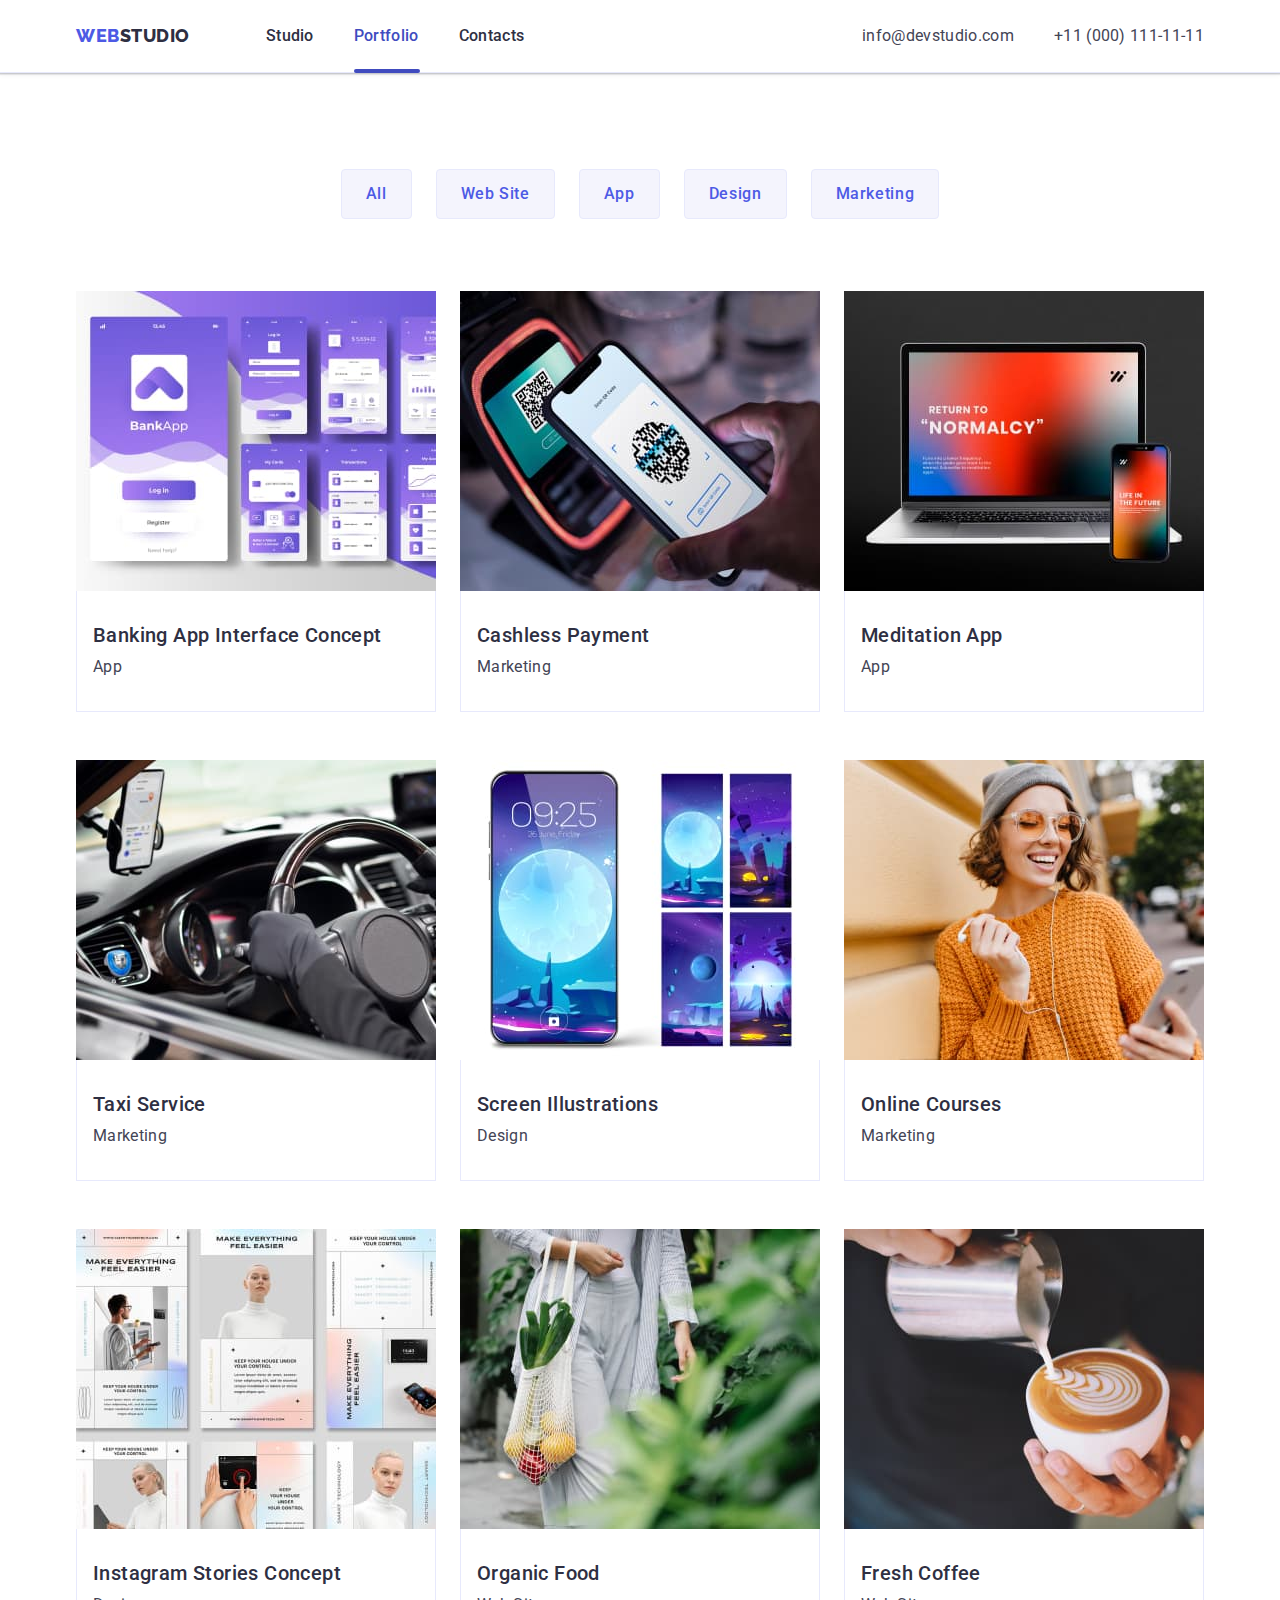
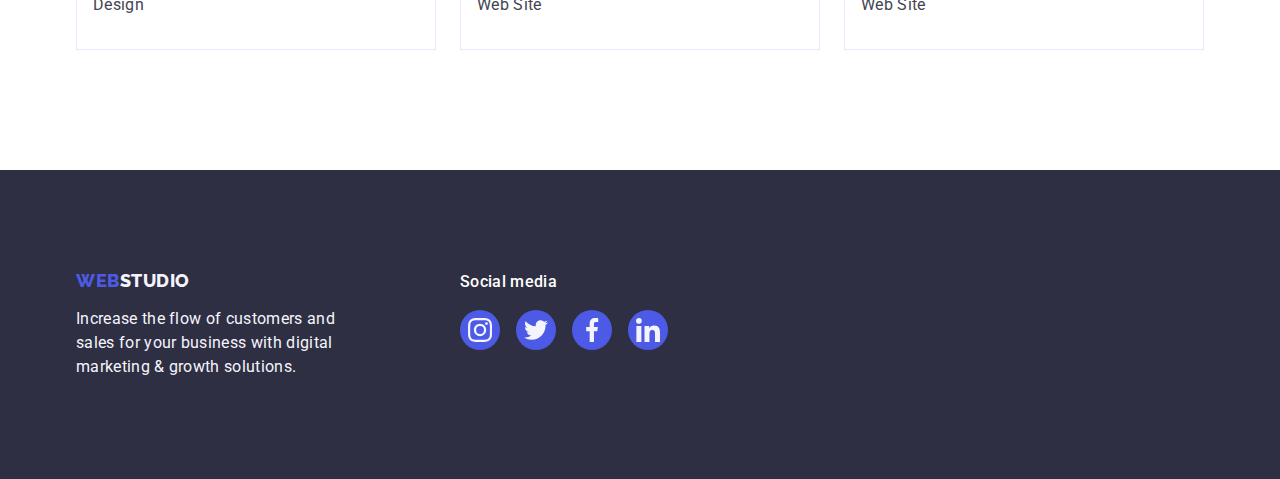
==== portfolio.html @ 17b4516b "commit 1" ====
<!DOCTYPE html>
<html lang="en">
  <head>
    <meta charset="UTF-8"/>
    <meta name="viewport" content="width=device-width, initial-scale=1.0"/>
    <link
      rel="stylesheet"
      href="https://cdn.jsdelivr.net/npm/modern-normalize@2.0.0/modern-normalize.min.css"
    />
    <link rel="stylesheet" href="./css/style.css" type="text/css"/>
    <link rel="preconnect" href="https://fonts.googleapis.com"/>
    <link rel="preconnect" href="https://fonts.gstatic.com" crossorigin/>
    <link
      href="https://fonts.googleapis.com/css2?family=Raleway:wght@800&family=Roboto:wght@400;500;700;900&display=swap"
      rel="stylesheet"
    />

    <title>WEBSTUDIO</title>
  </head>
  <body>
    <header class="header">
      <div class="container">
        <nav class="header-navigation">
          <a href="./index.html" class="logo link"
            >Web<span class="logo-studio">Studio</span></a
          >

          <ul class="list navigation">
            <li><a href="./index.html" class="menu link">Studio</a></li>
            <li><a href="./portfolio.html" class="special-first menu link">Portfolio</a></li>
            <li><a href="" class="menu link">Contacts</a></li>
          </ul>
        </nav>

        <address class="address-section">
          <ul class="list navigation">
            <li>
              <a href="mailto:info@devstudio.com" class="contacts-link link"
                >info@devstudio.com</a
              >
            </li>
            <li>
              <a href="tel:+110001111111" class="contacts-link link"
                >+11 (000) 111-11-11</a
              >
            </li>
          </ul>
        </address>
      </div>
    </header>

    <main>
      <!-- navigation -->

      <section class="section-btn-nav">
        <div class="container">
          <h1 class="visually-hidden">Navigation</h1>
          <ul class="btn-list">
            <li><button type="button" class="btn-nav">All</button></li>
            <li><button type="button" class="btn-nav">Web Site</button></li>
            <li><button type="button" class="btn-nav">App</button></li>
            <li><button type="button" class="btn-nav">Design</button></li>
            <li><button type="button" class="btn-nav">Marketing</button></li>
          </ul>

          <ul class="card-list">
            <li class="card-item">
              <a
                class="navigation-link link"
                href=""
                target="_blank"
                rel="noopener noreferrer"
              >
                <div class="card-img-container">
                  <img
                    src="./images/project-card-1.jpg"
                    alt="Banking App"
                    width="360"
                  />
                  <p class="card-text">
                    14 Stylish and User-Friendly App Design Concepts · Task
                    Manager App · Calorie Tracker App · Exotic Fruit Ecommerce
                    App · Cloud Storage App
                  </p>
                </div>
                <div class="card-container">
                  <h2 class="gallery-title">Banking App Interface Concept</h2>
                  <p class="gallery-text">App</p>
                </div>
              </a>
            </li>

            <li class="card-item">
              <a
                class="navigation-link link"
                href=""
                target="_blank"
                rel="noopener noreferrer"
              >
                <div class="card-img-container">
                  <img
                    src="./images/project-card-2.jpg"
                    alt="Cashless Payment"
                    width="360"
                  />
                  <p class="card-text">
                    14 Stylish and User-Friendly App Design Concepts · Task
                    Manager App · Calorie Tracker App · Exotic Fruit Ecommerce
                    App · Cloud Storage App
                  </p>
                </div>
                <div class="card-container">
                  <h2 class="gallery-title">Cashless Payment</h2>
                  <p class="gallery-text">Marketing</p>
                </div>
              </a>
            </li>

            <li class="card-item">
              <a
                class="navigation-link link"
                href=""
                target="_blank"
                rel="noopener noreferrer"
              >
                <div class="card-img-container">
                  <img
                    src="./images/project-card-3.jpg"
                    alt="Meditation App"
                    width="360"
                  />
                  <p class="card-text">
                    14 Stylish and User-Friendly App Design Concepts · Task
                    Manager App · Calorie Tracker App · Exotic Fruit Ecommerce
                    App · Cloud Storage App
                  </p>
                </div>
                <div class="card-container">
                  <h2 class="gallery-title">Meditation App</h2>
                  <p class="gallery-text">App</p>
                </div>
              </a>
            </li>

            <li class="card-item">
              <a
                class="navigation-link link"
                href=""
                target="_blank"
                rel="noopener noreferrer"
              >
                <div class="card-img-container">
                  <img
                    src="./images/project-card-4.jpg"
                    alt="Taxi Service"
                    width="360"
                  />
                  <p class="card-text">
                    14 Stylish and User-Friendly App Design Concepts · Task
                    Manager App · Calorie Tracker App · Exotic Fruit Ecommerce
                    App · Cloud Storage App
                  </p>
                </div>
                <div class="card-container">
                  <h2 class="gallery-title">Taxi Service</h2>
                  <p class="gallery-text">Marketing</p>
                </div>
              </a>
            </li>

            <li class="card-item">
              <a
                class="navigation-link link"
                href=""
                target="_blank"
                rel="noopener noreferrer"
              >
                <div class="card-img-container">
                  <img
                    src="./images/project-card-5.jpg"
                    alt="Screen Illustrations"
                    width="360"
                  />
                  <p class="card-text">
                    14 Stylish and User-Friendly App Design Concepts · Task
                    Manager App · Calorie Tracker App · Exotic Fruit Ecommerce
                    App · Cloud Storage App
                  </p>
                </div>
                <div class="card-container">
                  <h2 class="gallery-title">Screen Illustrations</h2>
                  <p class="gallery-text">Design</p>
                </div>
              </a>
            </li>

            <li class="card-item">
              <a
                class="navigation-link link"
                href=""
                target="_blank"
                rel="noopener noreferrer"
              >
                <div class="card-img-container">
                  <img
                    src="./images/project-card-6.jpg"
                    alt="Girl with a smartphone"
                    width="360"
                  />
                  <p class="card-text">
                    14 Stylish and User-Friendly App Design Concepts · Task
                    Manager App · Calorie Tracker App · Exotic Fruit Ecommerce
                    App · Cloud Storage App
                  </p>
                </div>
                <div class="card-container">
                  <h2 class="gallery-title">Online Courses</h2>
                  <p class="gallery-text">Marketing</p>
                </div>
              </a>
            </li>

            <li class="card-item">
              <a
                class="navigation-link link"
                href=""
                target="_blank"
                rel="noopener noreferrer"
              >
                <div class="card-img-container">
                  <img
                    src="./images/project-card-7.jpg"
                    alt="Instagram Stories Concept"
                    width="360"
                  />
                  <p class="card-text">
                    14 Stylish and User-Friendly App Design Concepts · Task
                    Manager App · Calorie Tracker App · Exotic Fruit Ecommerce
                    App · Cloud Storage App
                  </p>
                </div>
                <div class="card-container">
                  <h2 class="gallery-title">Instagram Stories Concept</h2>
                  <p class="gallery-text">Design</p>
                </div>
              </a>
            </li>

            <li class="card-item">
              <a
                class="navigation-link link"
                href=""
                target="_blank"
                rel="noopener noreferrer"
              >
                <div class="card-img-container">
                  <img
                    src="./images/project-card-8.jpg"
                    alt="Organic Food"
                    width="360"
                  />
                  <p class="card-text">
                    14 Stylish and User-Friendly App Design Concepts · Task
                    Manager App · Calorie Tracker App · Exotic Fruit Ecommerce
                    App · Cloud Storage App
                  </p>
                </div>
                <div class="card-container">
                  <h2 class="gallery-title">Organic Food</h2>
                  <p class="gallery-text">Web Site</p>
                </div>
              </a>
            </li>

            <li class="card-item">
              <a
                class="navigation-link link"
                href=""
                target="_blank"
                rel="noopener noreferrer"
              >
                <div class="card-img-container">
                  <img
                    src="./images/project-card-9.jpg"
                    alt="Fresh Coffee"
                    width="360"
                  />
                  <p class="card-text">
                    14 Stylish and User-Friendly App Design Concepts · Task
                    Manager App · Calorie Tracker App · Exotic Fruit Ecommerce
                    App · Cloud Storage App
                  </p>
                </div>
                <div class="card-container">
                  <h2 class="gallery-title">Fresh Coffee</h2>
                  <p class="gallery-text">Web Site</p>
                </div>
              </a>
            </li>
          </ul>
        </div>
      </section>
    </main>

    <!-- footer -->

    <footer class="section-footer">
      <div class="footer-container container">
        <div class="footer-logo-wrapper">
          <a href="./index.html" class="logo-web link"
            >Web<span class="logo-studio-white">Studio</span></a
          >
          <p class="footer-text">
            Increase the flow of customers and sales for your business with
            digital marketing & growth solutions.
          </p>
        </div>

        <!-- Socials media -->

        <div class="footer-socials-wrapper">
          <p class="footer-socials-text">Social media</p>

          <ul class="footer-socials-list">
            <li class="footer-socials-item">
              <a
                class="footer-socials-link link-first"
                href=""
                target="_blank"
                rel="noopener noreferrer"
              >
                <svg class="footer-socials-icon" width="24" height="24">
                  <use href="./images/icons.svg#icon-instagram2"></use>
                </svg>
              </a>
            </li>
            <li class="footer-socials-item">
              <a
                class="footer-socials-link link-first"
                href=""
                target="_blank"
                rel="noopener noreferrer"
              >
                <svg class="footer-socials-icon" width="24" height="24">
                  <use href="./images/icons.svg#icon-twitter1"></use>
                </svg>
              </a>
            </li>
            <li class="footer-socials-item">
              <a
                class="footer-socials-link link-first"
                href=""
                target="_blank"
                rel="noopener noreferrer"
              >
                <svg class="footer-socials-icon" width="24" height="24">
                  <use href="./images/icons.svg#icon-facebook1"></use>
                </svg>
              </a>
            </li>
            <li class="footer-socials-item">
              <a
                class="footer-socials-link link-first"
                href=""
                target="_blank"
                rel="noopener noreferrer"
              >
                <svg class="footer-socials-icon" width="24" height="24">
                  <use href="./images/icons.svg#icon-linkedin1"></use>
                </svg>
              </a>
            </li>
          </ul>
        </div>
      </div>
    </footer>
  </body>
</html>
---- css/style.css ----
:root {
  --primary-bg-color: #ffffff;
  --secondary-bg-color: #2e2f42;
  --color-main-text: #2e2f42;
  --color-secondary-text: #434455;
  --accent: #4d5ae5;
  --accent-pressed-state: #404bbf;
  --color-bg-team: #f4f4fd;
}

.link-secondary {
  color: var(--color-secondary-text);
}

body {
  font-family: "Roboto", sans-serif;
  color: var(--color-secondary-text);
  font-size: 16px;
  font-weight: 400;
  line-height: 1.5;
  letter-spacing: 0.32px;
  background-color: #ffffff;
}

img {
  display: block;
  max-width: 100%;
}

h1,
h2,
h3,
h4,
p {
  margin: 0;
}

ul {
  margin: 0;
  padding-left: 0;
}

.header .navigation {
  display: flex;
  gap: 40px;
}

.list {
  list-style: none;
}

.link {
  text-decoration: none;
}

.link-first {
  text-decoration: none;
}

.container {
  width: 1158px;
  margin-left: 156px;
  margin-right: 156px;
  margin: 0 auto;
  padding: 0 15px;
}

.container .address-section .list {
  padding-left: 0px;
  align-items: center;
}

.address-section .address-list {
  list-style: none;
  align-items: center;
}

.header {
  border-bottom: 1px solid #e7e9fc;
  box-shadow: 0px 2px 1px rgba(46, 47, 66, 0.08),
    0px 1px 1px rgba(46, 47, 66, 0.16), 0px 1px 6px rgba(46, 47, 66, 0.08);
}

.menu {
  position: relative;
  color: #404bbf;
  color: var(--color-main-text);
  display: block;
  font-family: "Roboto", sans-serif;
  text-decoration: none;
  font-weight: 500;
  font-size: 16px;
  line-height: 1.5;
  letter-spacing: 0.02em;
  text-transform: capitalize;
  transition: color 250ms cubic-bezier(0.4, 0, 0.2, 1);
}

.special {
  color: #404bbf;
}

.special::after {
  content: '';
  left: 0;
  border-radius: 2px;
  width: 48px;
  height: 4px;
  background-color: #404bbf;
  position: absolute;
  bottom: -1px;
}

.special-first {
  color: #404bbf;
}

.special-first::after {
  content: '';
  left: 0;
  border-radius: 2px;
  width: 66px;
  height: 4px;
  background-color: #404bbf;
  position: absolute;
  bottom: -1px;
}

.header .container {
  display: flex;
  align-items: center;
}

.header-navigation {
  display: flex;
  align-items: center;
}

.logo-web {
  font-family: "Raleway", sans-serif;
  text-decoration: none;
  font-size: 18px;
  line-height: 1.17;
  text-transform: uppercase;
  letter-spacing: 0.03em;
  font-weight: 800;
  color: #4d5ae5;
  display: inline-block;
  margin-bottom: 16px;
}

.logo-studio {
  color: #2e2f42;
  font-family: "Raleway", sans-serif;
  text-decoration: none;
  font-size: 18px;
  line-height: 1.17;
  text-transform: uppercase;
  letter-spacing: 0.03em;
  color: var(--color-main-text);
  font-weight: 800;
}

.logo-studio-white {
  color: #f4f4fd;
  font-family: "Raleway" sans-serif;
}

.logo-web .link {
  display: inline-block;
  margin-bottom: 16px;
  margin-right: 76px;
}

.header-navigation .logo {
  color: #4d5ae5;
  font-family: "Raleway", sans-serif;
  font-size: 18px;
  line-height: 1.17;
  text-transform: uppercase;
  letter-spacing: 0.03em;
  font-weight: 800;
  margin-right: 76px;
}



.list .link:hover {
  color: #404bbf;
}

.list .link:focus {
  color: #404bbf;
}

.nav-list {
  list-style: none;
  font-family: "Roboto", sans-serif;
  display: flex;
  align-items: center;
}

.features-list {
  list-style: none;
  display: flex;
  gap: 24px;
}

.features-item {
  width: calc((100% - 72px) / 4);
}

.card-list {
  list-style: none;
  display: flex;
  flex-wrap: wrap;
  row-gap: 48px;
  column-gap: 24px;
}

.card-item {
  width: calc((100% - 48px) / 3);
}

.card-list {
  list-style: none;
  font-family: "Roboto", sans-serif;
  display: flex;
  flex-wrap: wrap;
  column-gap: 24px;
  row-gap: 48px;
}

.card-item {
  flex-basisу: calc((100% - 48px) / 3);
  list-style: none;
}

.card-container {
  padding: 32px 16px;
  border: 1px solid #e7e9fc;
  border-top: none;
}

.btn-list {
  list-style: none;
  font-family: "Roboto", sans-serif;
  display: flex;
  justify-content: center;
  gap: 24px;
}

.works-list {
  display: flex;
  gap: 24px;
}

.works-item {
  width: calc((100% - 48px) / 3);
}

.team-item {
  background-color: #ffffff;
  width: calc((100% - 72px) / 4);
  border-radius: 0px 0px 4px 4px;
  box-shadow: 0px 1px 6px rgba(46, 47, 66, 0.08),
    0px 1px 1px rgba(46, 47, 66, 0.16), 0px 2px 1px rgba(46, 47, 66, 0.08);
}

.name-card {
  padding: 32px 0;
}

.name-title {
  text-align: center;
  margin-bottom: 8px;
}

.name-text {
  text-align: center;
}

.team-list {
  list-style: none;
  display: flex;
  gap: 24px;
}

.list .link {
  padding: 24px 0;
}

.btn-list .btn-nav {
  cursor: pointer;
  background: var(--color-bg-team);
  border: 2px solid #e7e9fc;
  color: var(--accent);
  justify-content: center;
  gap: 24px;
  margin-bottom: 72px;
  transition: color 250ms cubic-bezier(0.4, 0, 0.2, 1),
    background-color 250ms cubic-bezier(0.4, 0, 0.2, 1),
    border-color 250ms cubic-bezier(0.4, 0, 0.2, 1),
    box-shadow 250ms cubic-bezier(0.4, 0, 0.2, 1);
}

.btn-list .btn-nav:hover,
.btn-list .btn-nav:focus {
  color: #ffffff;
  background: var(--accent-pressed-state);
  border: none;
  box-shadow: 0px 3px 1px rgba(0, 0, 0, 0.1), 0px 2px 1px rgba(0, 0, 0, 0.08),
    0px 2px 2px rgba(0, 0, 0, 0.12);
}

.contacts {
  font-family: "Roboto";
  list-style-type: none;
  font-style: normal;
}

.contacts .link:hover,
.contacts .link:focus {
  color: var(--accent-pressed-state);
}

.contacts .contacts-link .list {
  color: var(--color-secondary-text);
  text-decoration: none;
  font-weight: 400;
  text-transform: lowercase;
}

.contacts .contacts-link:hover,
.contacts .contacts-link:focus {
  color: var(--accent-pressed-state);
}

.gallery-title {
  margin-bottom: 8px;
  text-transform: capitalize;
  color: var(--color-main-text);
  font-size: 20px;
  font-weight: 500;
  line-height: 24px;
  letter-spacing: 0.4px;
}

.gallery-text {
  font-size: 16px;
  letter-spacing: 0.02em;
  color: var(--color-secondary-text);
  font-family: Roboto;
  font-style: normal;
  font-weight: 400;
  line-height: 24px;
  letter-spacing: 0.32px;
}

.section-footer {
  background-color: var(--secondary-bg-color);
  color: #ffffff;
  color: #e7e9fc;
  padding: 100px 0;
  display: flex;
  align-items: baseline;
}

.section-team {
  background-color: #f4f4fd;
  padding: 120px 0;
}

.logo-footer {
  color: #ffffff;
  font-family: "Raleway";
  text-decoration: none;
  font-size: 18px;
  line-height: 1.2;
  text-transform: uppercase;
}

.footer-text {
  line-height: 1.5;
  color: var(--color-bg-team);
  letter-spacing: 0.02em;
  max-width: 264px;
}

.hero {
  color: #ffffff;
  background-image: url(../images/people-office.jpg);
  background-repeat: no-repeat;
  background-image: linear-gradient(
      rgba(46, 47, 66, 0.7),
      rgba(46, 47, 66, 0.7)
    ),
    url(../images/people-office.jpg);
  background-color: var(--secondary-bg-color);
  text-align: center;
  font-family: "Roboto", sans-serif;
  padding: 188px 0;
  max-width: 1440px;
  background-position: center;
  background-size: cover;
}

.section-banner-title {
  font-weight: 700;
  font-size: 56px;
  line-height: 1.07;
  letter-spacing: 0.02em;
  max-width: 496px;
  text-align: center;
  margin-bottom: 48px;
  margin-left: auto;
  margin-right: auto;
}

.btn-banner {
  transition: background-color 250ms cubic-bezier(0.4, 0, 0.2, 1);
  font-family: "Roboto", sans-serif;
  font-weight: 500;
  background: var(--accent);
  line-height: 1.5;
  letter-spacing: 0.04em;
  font-size: 16px;
  border: none;
  color: #ffffff;
  cursor: pointer;
  display: block;
  min-width: 169px;
  padding: 16px 32px;
  height: 56px;
  border-radius: 4px;
  margin: 0 auto;
}

.btn-list .btn-nav {
  font-family: "Roboto", sans-serif;
  font-weight: 500;
  font-size: 16px;
  line-height: 1.5;
  letter-spacing: 0.04em;
  justify-content: center;
  gap: 24px;
  margin-bottom: 72px;
  padding: 12px 24px;
  border: 1px solid #e7e9fc;
  border-radius: 4px;
}

.btn-list .btn-nav:hover,
.btn-list .btn-nav:focus {
  border: 1px solid transparent;
}

.hero .btn-banner:hover,
.hero .btn-banner:focus {
  background-color: var(--accent-pressed-state);
}

.h3-title {
  font-weight: 500;
  font-size: 20px;
  line-height: 1.2;
  color: var(--color-main-text);
}

.h2-title {
  font-weight: 700;
  font-size: 36px;
  line-height: 1.11;
  color: var(--secondary-bg-color);
  text-align: center;
  font-family: "Roboto";
  letter-spacing: 0.02em;
  text-transform: capitalize;
}

.works-list {
  list-style: none;
  text-align: center;
}

.section-list {
  list-style: none;
  background-color: #f4f4fd;
}

.section-works {
  padding-bottom: 120px;
}

.strategy-title {
  font-weight: 500;
  font-size: 20px;
  line-height: 1.2;
  letter-spacing: 0.02em;
  color: var(--color-main-text);
  margin-bottom: 8px;
}

.section-features {
  padding: 120px 0;
}

.features-icon {
  display: flex;
  align-items: center;
  justify-content: center;
  height: 112px;
  background-color: #f4f4fd;
  border-radius: 4px;
  margin-bottom: 8px;
}

.third-title {
  font-size: 36px;
  line-height: 1.11;
  text-align: center;
  text-transform: capitalize;
  color: var(--color-main-text);
  letter-spacing: 0.02em;
  margin-bottom: 72px;
}

.address-section {
  margin-left: auto;
  font-style: normal;
}



.contacts-link {
  font-family: "Roboto", sans-serif;
  font-weight: 400;
  text-transform: lowercase;
  color: var(--color-secondary-text);
  text-decoration: none;
  font-size: 16px;
  line-height: 1.5;
  letter-spacing: 0.02em;
  transition: color 250ms cubic-bezier(0.4, 0, 0.2, 1);
}

.address-list {
  display: flex;
  gap: 40px;
  color: var(--slate, #434455);

  font-size: 16px;
  font-family: Roboto;
  font-style: normal;
  font-weight: 400;
  line-height: 24px;
  letter-spacing: 0.32px;
}

.address-list li {
  font-size: 16px;
  font-family: Roboto;
  font-style: normal;
  font-weight: 400;
  line-height: 24px;
  letter-spacing: 0.32px;
}

.visually-hidden {
  position: absolute;
  width: 1px;
  height: 1px;
  margin: -1px;
  border: 0;
  padding: 0;
  white-space: nowrap;
  clip-path: inset(100%);
  clip: rect(0 0 0 0);
  overflow: hidden;
}

.list .navigation .link {
  position: relative;
  color: #404bbf;
}

/* portfolio */
1158px .wrapper .container {
  display: flex;
  width: 1440px;
  height: 72px;
  flex-shrink: 0;
  margin-left: 156px;
  margin-right: 156px;
  margin: 0 auto;
  padding: 0 15px;
}

.section-btn-nav {
  padding-top: 96px;
  padding-bottom: 120px;
}

.navigation-link {
  display: block;
  transition: box-shadow 250ms cubic-bezier(0.4, 0, 0.2, 1);
}

.navigation-link:hover,
.navigation-link:focus {
  box-shadow: 0px 1px 6px rgba(46, 47, 66, 0.08),
    0px 1px 1px rgba(46, 47, 66, 0.16), 0px 2px 1px rgba(46, 47, 66, 0.08);
}

.navigation-link:hover .card-text {
  transform: translateY(0%);
}


.navigation-link:focus .card-text {
  transform: translateY(0%);
}


.card-img-container {
  position: relative;
  overflow: hidden;
}

.card-text {
  position: absolute;
  top: 0;
  font-size: 16px;
  line-height: 1.5;
  letter-spacing: 0.02em;
  color: #f4f4fd;
  padding: 40px 32px;
  background-color: #4d5ae5;
  height: 100%;
  width: 100%;
  transform: translateY(100%);
  transition: transform 250ms cubic-bezier(0.4, 0, 0.2, 1);
}


/* Icons  */

.team-socials-list {
  display: flex;
  align-items: center;
  justify-content: center;
  gap: 24px;
}

.team-socials-item {
  width: 40px;
  height: 40px;
}

.socials-link {
  display: flex;
  height: 100%;
  width: 100%;
  transition: background-color 250ms cubic-bezier(0.4, 0, 0.2, 1);
  background-color: #4d5ae5;
  border-radius: 50%;
  align-items: center;
  justify-content: center;
}

.socials-link:hover {
  background-color: #404bbf;
}

.socials-link:focus {
  background-color: #404bbf;
}

.socials-icon {
  width: 16px;
  height: 16px;
  fill: #f4f4fd;
}



/* section 5 */

.section-customers {
  padding: 120px 0;
}

.customers-title {
  font-size: 36px;
  line-height: 1.11;
  color: #2e2f42;
  margin-bottom: 72px;
  text-align: center;
}

.customers-list {
  display: flex;
  gap: 24px;
}

.customers-item {
  width: calc((100% - 120px) / 6);
  height: 88px;
}

.customers-link {
  display: flex;
  color: #8e8f99;
  width: 100%;
  height: 100%;
  border: 1px solid #8e8f99;
  border-radius: 4px;
  align-items: center;
  justify-content: center;
  transition: border-color 250ms cubic-bezier(0.4, 0, 0.2, 1),
    color 250ms cubic-bezier(0.4, 0, 0.2, 1);
}

.customers-link:hover {
  border-color: #404bbf;
  color: #404bbf;
}

.customers-link:focus {
  border-color: #404bbf;
  color: #404bbf;
}

.customers-icon {
  fill: currentColor;
  align-items: center;
  justify-content: center;
}

/* Footer */

.footer-container {
  display: flex;
  align-items: baseline;
}

.footer-logo-wrapper {
  margin-right: 120px;
}

.footer-socials-wrapper {
  width: 208px;
  height: 80px;
  flex-shrink: 0;
  display: block;
  align-items: baseline;
}

.footer-socials-text {
  font-weight: 500;
  font-size: 16px;
  line-height: 1.5;
  letter-spacing: 0.02em;
  color: #ffffff;
  margin-bottom: 16px;
}

.footer-socials-list {
  display: flex;
  gap: 16px;
}

.footer-socials-item {
  width: 40px;
  height: 40px;
  list-style: none;
}

.footer-socials-link {
  width: 100%;
  height: 100%;
  background-color: #4d5ae5;
  border-radius: 50%;
  display: flex;
  align-items: center;
  justify-content: center;
  transition: background-color 250ms cubic-bezier(0.4, 0, 0.2, 1);
}

.footer-socials-link:hover {
  background-color: #31d0aa;
}

.footer-socials-link:focus {
  background-color: #31d0aa;
}

.footer-socials-icon {
  fill: #f4f4fd;
}


/* Modal window  */

.backdrop {
  position: fixed;
  width: 100%;
  height: 100%;
  top: 0;
  background-color: rgba(46, 47, 66, 0.4);
  transition: opacity 250ms cubic-bezier(0.4, 0, 0.2, 1),
    visibility 250ms cubic-bezier(0.4, 0, 0.2, 1);
}

.is-hidden {
  opacity: 0;
  visibility: hidden;
  pointer-events: none;
}

.modal {
  position: absolute;
  top: 50%;
  left: 50%;
  transform: translate(-50%, -50%) scale(1);
  width: 408px;
  min-height: 584px;
  background: #fcfcfc;
  box-shadow: 0px 1px 1px rgba(0, 0, 0, 0.14), 0px 1px 3px rgba(0, 0, 0, 0.12),
    0px 2px 1px rgba(0, 0, 0, 0.2);
  border-radius: 4px;
  transition: transform 250ms cubic-bezier(0.4, 0, 0.2, 1);
}

.close-btn {
  position: absolute;
  top: 24px;
  right: 24px;
  width: 24px;
  height: 24px;
  border-radius: 50%;
  display: flex;
  align-items: center;
  justify-content: center;
  background-color: #e7e9fc;
  border: 1px solid rgba(0, 0, 0, 0.1);
  padding: 0;
  cursor: pointer;
  transition: transform 250ms;
  transition: background-color 250ms cubic-bezier(0.4, 0, 0.2, 1),
    border 250ms cubic-bezier(0.4, 0, 0.2, 1);
}

.close-btn:hover {
  background-color: #404bbf;
  border: none;
}

.close-btn:focus {
  background-color: #404bbf;
  border: none;
}

.close-btn:hover .close-icon {
  fill: #ffffff;
}

.close-btn:focus .close-icon {
  fill: #ffffff;
}

.close-icon {
  fill: #2e2f42;
  transition: fill 250ms cubic-bezier(0.4, 0, 0.2, 1);
}
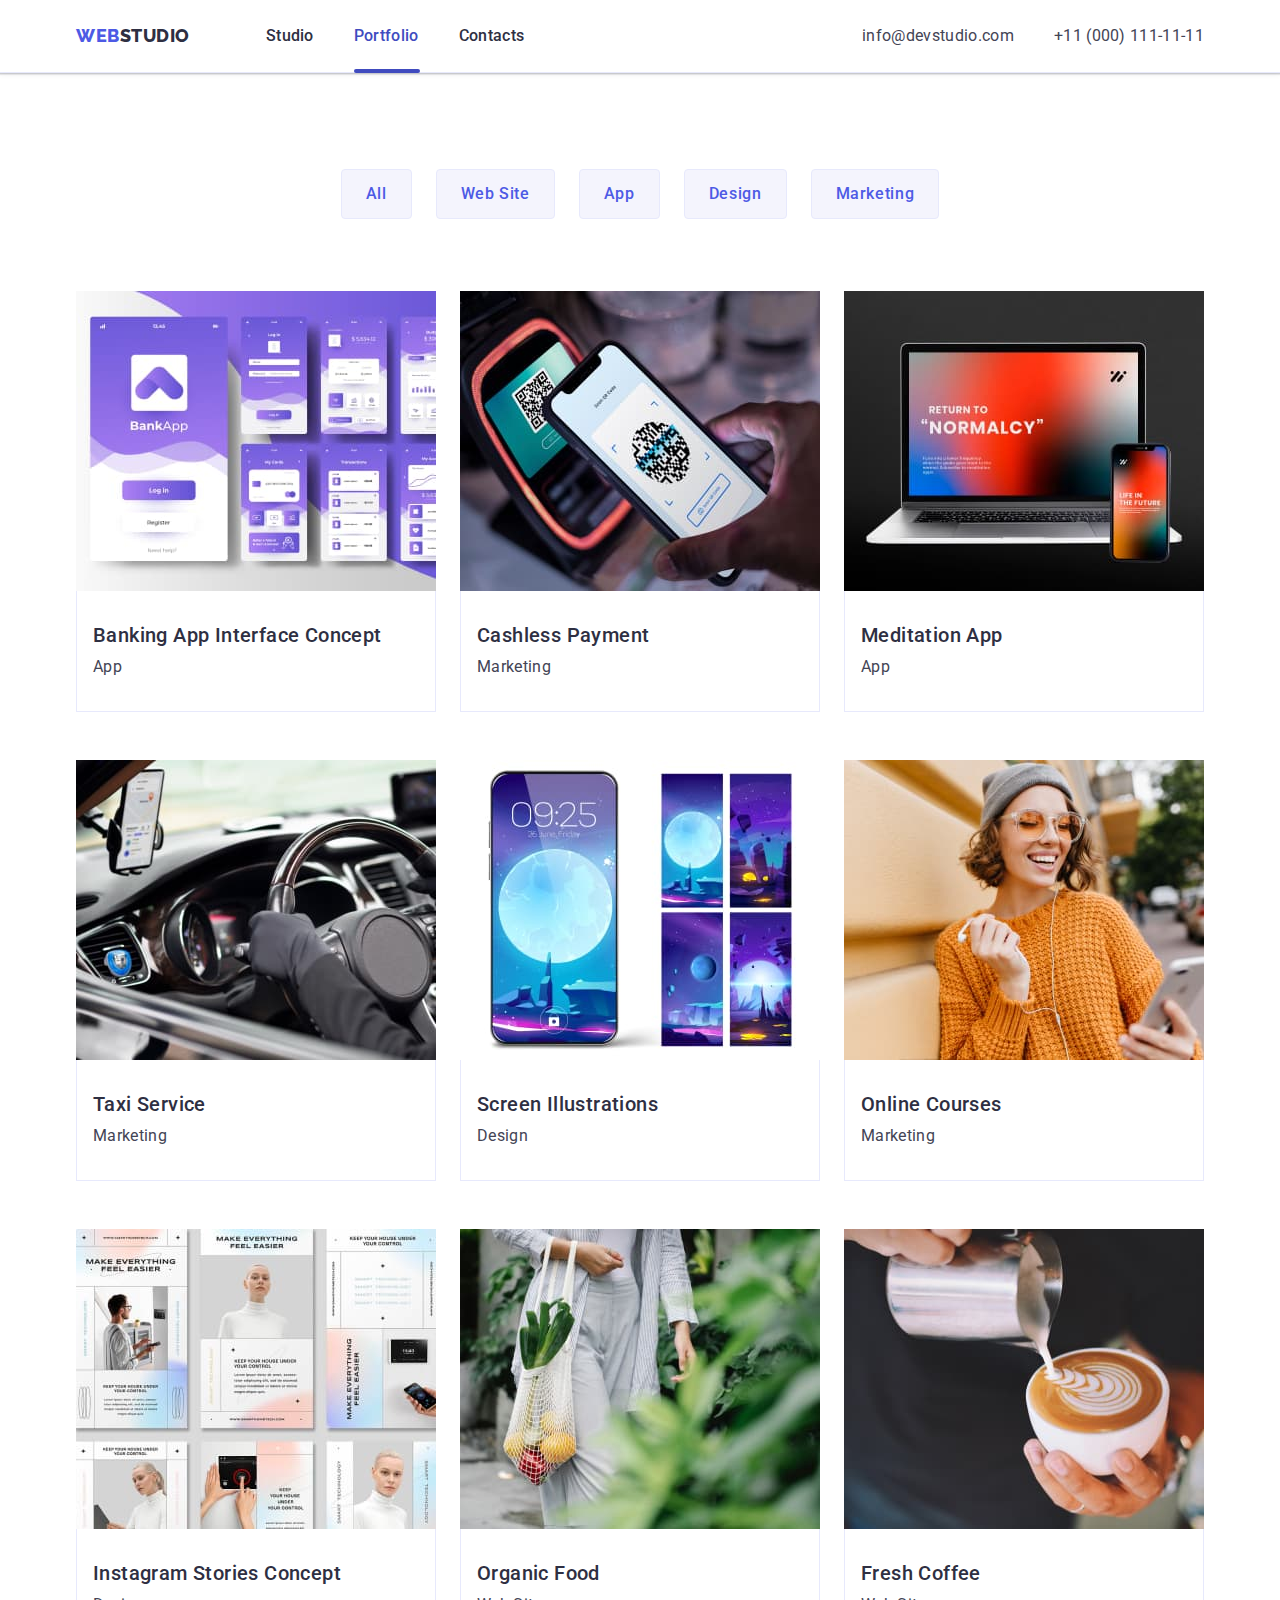
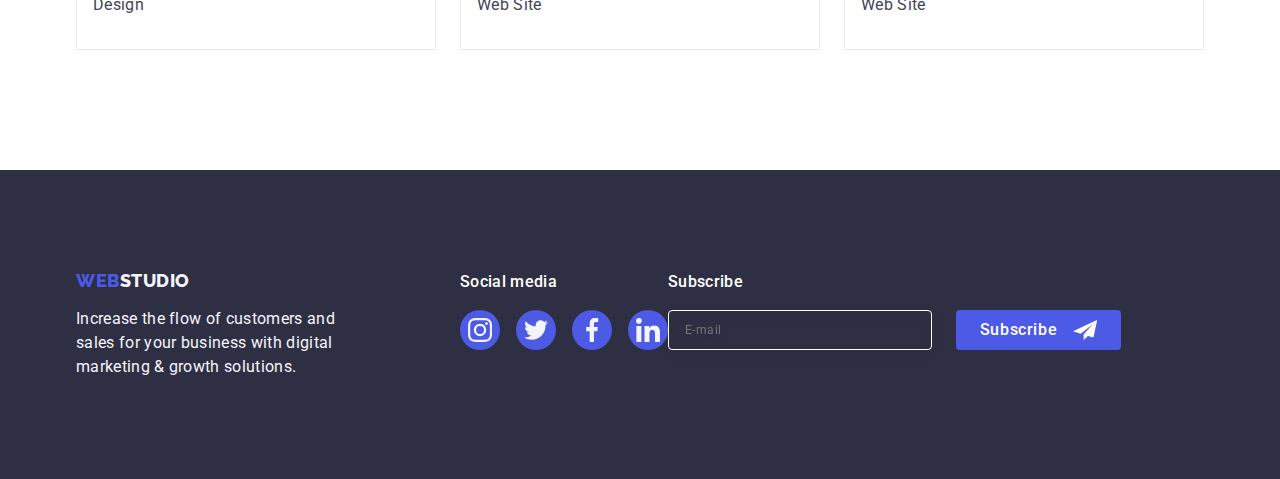
==== commit 762fe7df: "commit 16" ====
--- a/portfolio.html
+++ b/portfolio.html
@@ -372,6 +372,25 @@
             </li>
           </ul>
         </div>
+        <div class="form-container">
+          <p class="form-text">Subscribe</p>
+          <form class="form">
+            <label class="form-lable">
+              <input
+                name="email-input"
+                type="email"
+                placeholder="E-mail"
+                class="email-input"
+              />
+            </label>
+            <button type="submit" class="subscribe-btn">
+              Subscribe
+              <svg class="subscribe-svg" width="24" height="24">
+                <use href="./images/icons.svg#icon-icon-send"></use>
+              </svg>
+            </button>
+          </form>
+        </div>
       </div>
     </footer>
   </body>
--- a/css/style.css
+++ b/css/style.css
@@ -830,6 +830,30 @@
     0px 2px 1px rgba(0, 0, 0, 0.2);
   border-radius: 4px;
   transition: transform 250ms cubic-bezier(0.4, 0, 0.2, 1);
+  padding: 72px 24px 24px 24px;
+}
+
+.modal-text {
+  font-weight: 500;
+  font-size: 16px;
+  line-height: 1.5;
+  text-align: center;
+  letter-spacing: 0.02em;
+  color: #2e2f42;
+  margin-bottom: 16px;
+}
+
+.modal-form {
+  margin-bottom: 8px;
+}
+
+.modal-label {
+  font-size: 12px;
+  line-height: 1.17;
+  letter-spacing: 0.04em;
+  color: #8e8f99;
+  display: block;
+  margin-bottom: 4px;
 }
 
 .close-btn {
@@ -873,3 +897,181 @@
   fill: #2e2f42;
   transition: fill 250ms cubic-bezier(0.4, 0, 0.2, 1);
 }
+
+.input-wrapper {
+  position: relative;
+  display: flex;
+width: 360px;
+flex-direction: column;
+align-items: flex-start;
+gap: 8px;
+}
+
+.modal-input {
+  width: 100%;
+  height: 40px;
+  border: 1px solid rgba(46, 47, 66, 0.4);
+  border-radius: 4px;
+  background-color: transparent;
+  padding-left: 38px;
+  outline: transparent;
+  transition: border-color 250ms cubic-bezier(0.4, 0, 0.2, 1);
+}
+
+.modal-input:focus {
+  border-color: #4D5AE5;
+}
+
+.modal-input:focus .modal-icon {
+  fill: #4D5AE5;
+}
+
+.modal-icon {
+  position: absolute;
+  left: 16px;
+  top: 50%;
+  transform: translateY(-50%);
+  transition: fill 250ms cubic-bezier(0.4, 0, 0.2, 1);
+}
+
+.modal-comment {
+  margin-bottom: 16px;
+}
+
+.modal-textarea {
+  width: 100%;
+  height: 120px;
+  font-size: 12px;
+  line-height: 1.17;
+  letter-spacing: 0.04em;
+  color: rgba(46, 47, 66, 0.4);
+  border: 1px solid rgba(46, 47, 66, 0.4);
+  border-radius: 4px;
+  background-color: transparent;
+  padding: 8px 16px;
+  outline: transparent;
+  resize: none;
+  transition: border-color 250ms cubic-bezier(0.4, 0, 0.2, 1);
+}
+
+.modal-textarea:focus {
+  border-color: #4d5ae5;
+}
+
+.checkbox-container {
+  margin-bottom: 24px;
+}
+
+.checkbox-label {
+  font-size: 12px;
+  line-height: 1.17;
+  letter-spacing: 0.04em;
+  color: #8e8f99;
+}
+
+.privacy-policy {
+  width: 16px;
+  height: 16px;
+  border: 1px solid rgba(46, 47, 66, 0.4);
+  border-radius: 2px;
+  transition: background-color 250ms cubic-bezier(0.4, 0, 0.2, 1), border 250ms cubic-bezier(0.4, 0, 0.2, 1), fill 250ms cubic-bezier(0.4, 0, 0.2, 1);
+  display: inline-flex;
+  align-items: center;
+  justify-content: center;
+  fill: transparent;
+}
+
+.checkbox-input:checked .privacy-policy {
+  background-color: #404bbf;
+  border: none;
+  fill: #f4f4fd;
+}
+
+.checkbox-link {
+  color: #4d5ae5;
+}
+
+.btn-send {
+  display: block;
+  min-width: 169px;
+  height: 56px;
+  font-family: 'Roboto', sans-serif;
+  font-size: 16px;
+  font-weight: 500;
+  line-height: 1.5;
+  letter-spacing: 0.04em;
+  color: #ffffff;
+  cursor: pointer;
+  background-color: #4d5ae5;
+  border: none;
+  border-radius: 4px;
+  transition: background-color 250ms cubic-bezier(0.4, 0, 0.2, 1);
+}
+
+
+
+
+
+/* Form  */
+
+.form-container {
+
+}
+
+.form-text {
+  margin-bottom: 16px;
+  font-weight: 500;
+  font-size: 16px;
+  line-height: 1.5;
+  letter-spacing: 0.02em;
+  color: #ffffff;
+}
+
+.form {
+  display: flex;
+  gap: 24px;
+}
+
+.form-label {
+
+}
+
+.email-input {
+  width: 264px;
+  height: 40px;
+  border: 1px solid #ffffff;
+  background-color: transparent;
+  font-size: 12px;
+  line-height: 1.5;
+  letter-spacing: 0.04em;
+  padding-left: 16px;
+  filter: drop-shadow(0px 4px 4px rgba(0, 0, 0, 0.15));
+  border-radius: 4px;
+  color: #ffffff;
+}
+
+.email-input:placeholder-shown {
+  color: #ffffff;
+}
+
+.subscribe-btn {
+  min-width: 165px;
+  height: 40px;
+  display: flex;
+  justify-content: center;
+  align-items: center;
+  font-family: 'Roboto' sans-serif;
+  font-size: 16px;
+  font-weight: 500;
+  line-height: 1.5;
+  letter-spacing: 0.04em;
+  color: #ffffff;
+  cursor: pointer;
+  background-color: #4d5ae5;
+  border: none;
+  border-radius: 4px;
+}
+
+.subscribe-svg {
+  margin-left: 16px;
+}